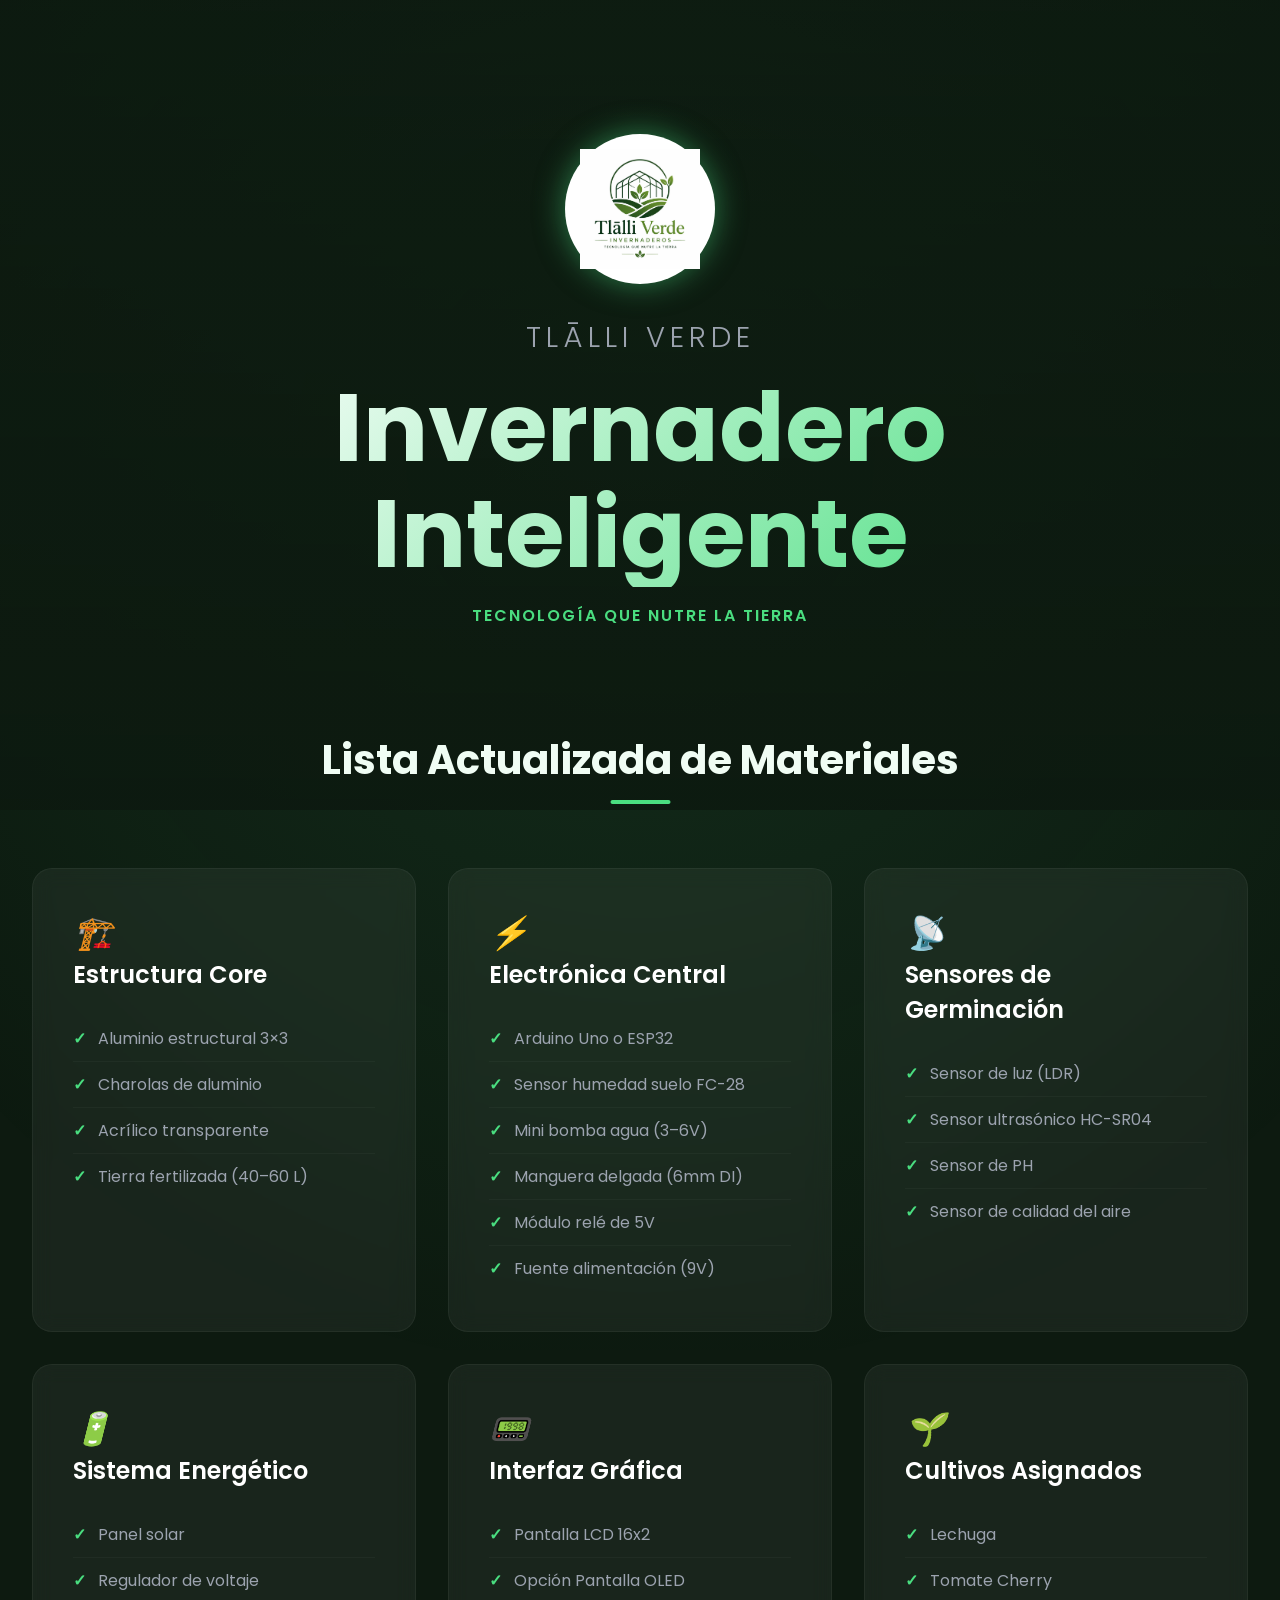
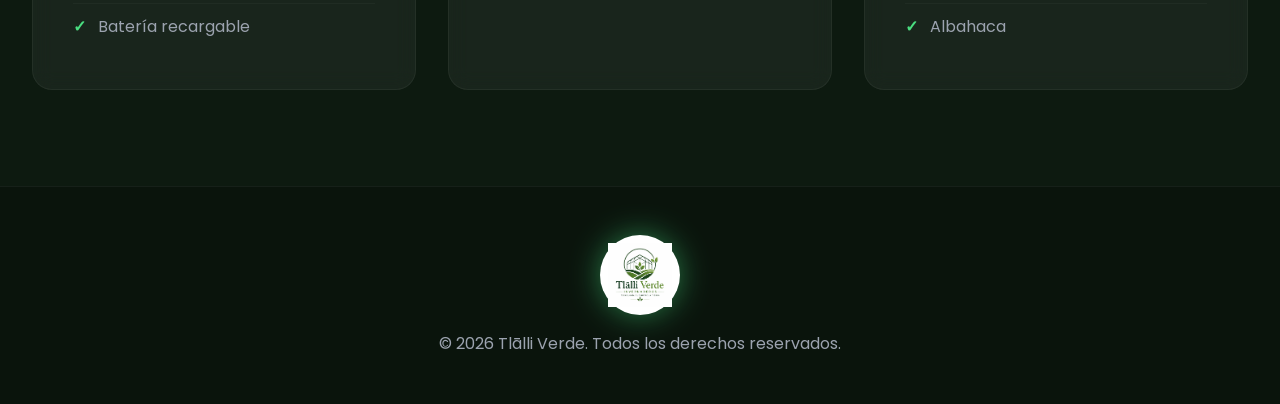
==== index.html @ 2ab19208 "Rename invernadero.html to index.html" ====
<!DOCTYPE html>
<html lang="es">
<head>
    <meta charset="UTF-8">
    <meta name="viewport" content="width=device-width, initial-scale=1.0">
    <title>Tlālli Verde | Invernadero Inteligente</title>
    <link href="https://fonts.googleapis.com/css2?family=Poppins:wght@300;400;600;700&display=swap" rel="stylesheet">
       <link rel="stylesheet" href="style.css">
</head>
<body>

    <div class="glow-bg"></div>

    <header>
        <div class="header-content">
            <div class="logo-container">
                <img src="20260425111335.jpeg" alt="Tlālli Verde Logo">
            </div>
            <h2>Tlālli Verde</h2>
            <h1>Invernadero Inteligente</h1>
            <p class="slogan">TECNOLOGÍA QUE NUTRE LA TIERRA</p>
        </div>
    </header>

    <div class="container">
        <h2 class="section-title">Lista Actualizada de Materiales</h2>
        
        <div class="grid-specs">
            <div class="card">
                <i class="card-icon">🏗️</i>
                <h3>Estructura Core</h3>
                <ul>
                    <li>Aluminio estructural 3×3</li>
                    <li>Charolas de aluminio</li>
                    <li>Acrílico transparente</li>
                    <li>Tierra fertilizada (40–60 L)</li>
                </ul>
            </div>

            <div class="card">
                <i class="card-icon">⚡</i>
                <h3>Electrónica Central</h3>
                <ul>
                    <li>Arduino Uno o ESP32</li>
                    <li>Sensor humedad suelo FC-28</li>
                    <li>Mini bomba agua (3–6V)</li>
                    <li>Manguera delgada (6mm DI)</li>
                    <li>Módulo relé de 5V</li>
                    <li>Fuente alimentación (9V)</li>
                </ul>
            </div>

            <div class="card">
                <i class="card-icon">📡</i>
                <h3>Sensores de Germinación</h3>
                <ul>
                    <li>Sensor de luz (LDR)</li>
                    <li>Sensor ultrasónico HC-SR04</li>
                    <li>Sensor de PH</li>
                    <li>Sensor de calidad del aire</li>
                </ul>
            </div>

            <div class="card">
                <i class="card-icon">🔋</i>
                <h3>Sistema Energético</h3>
                <ul>
                    <li>Panel solar</li>
                    <li>Regulador de voltaje</li>
                    <li>Batería recargable</li>
                </ul>
            </div>

            <div class="card">
                <i class="card-icon">📟</i>
                <h3>Interfaz Gráfica</h3>
                <ul>
                    <li>Pantalla LCD 16x2</li>
                    <li>Opción Pantalla OLED</li>
                </ul>
            </div>

            <div class="card">
                <i class="card-icon">🌱</i>
                <h3>Cultivos Asignados</h3>
                <ul>
                    <li>Lechuga</li>
                    <li>Tomate Cherry</li>
                    <li>Albahaca</li>
                </ul>
            </div>
        </div>
    </div>

    <footer>
        <div class="logo-container" style="width: 80px; height: 80px; padding: 8px; margin-bottom: 1rem;">
            <img src="20260425111335.jpeg" alt="Tlālli Verde Min Logo">
        </div>
        <p>&copy; 2026 Tlālli Verde. Todos los derechos reservados.</p>
    </footer>

</body>
</html>
---- style.css ----
:root {
            --bg-dark: #0d1a10;
            --bg-card: rgba(255, 255, 255, 0.05);
            --primary-green: #4ade80; 
            --text-main: #f0fdf4;
            --text-muted: #9ca3af;
        }

        * {
            margin: 0;
            padding: 0;
            box-sizing: border-box;
            font-family: 'Poppins', sans-serif;
        }

        body {
            background-color: var(--bg-dark);
            color: var(--text-main);
            overflow-x: hidden;
            position: relative;
        }

        .glow-bg {
            position: fixed;
            top: -50%;
            left: -50%;
            width: 200%;
            height: 200%;
            background: radial-gradient(circle at 50% 50%, rgba(74, 222, 128, 0.1) 0%, transparent 60%);
            animation: pulseGlow 20s infinite alternate;
            z-index: -1;
        }

        @keyframes pulseGlow {
            0% { transform: scale(0.9) translate(0, 0); }
            100% { transform: scale(1.1) translate(5%, 5%); }
        }

        header {
            min-height: 90vh;
            display: flex;
            justify-content: center;
            align-items: center;
            padding: 2rem;
            text-align: center;
            position: relative;
            background: linear-gradient(rgba(13, 26, 16, 0.8), rgba(13, 26, 16, 0.95)),
                        url('https://source.unsplash.com/1600x900/?greenhouse,technology') no-repeat center/cover;
        }

        .header-content {
            max-width: 900px;
            animation: fadeUp 1s ease-out;
        }

        .logo-container {
            width: 150px;
            height: 150px;
            margin: 0 auto 2rem auto;
            background-color: white; 
            border-radius: 50%;
            padding: 15px;
            box-shadow: 0 0 30px rgba(74, 222, 128, 0.5);
            display: flex;
            justify-content: center;
            align-items: center;
        }

        .logo-container img {
            max-width: 100%;
            max-height: 100%;
            object-fit: contain;
        }

        .header-content h1 {
            font-size: clamp(3rem, 10vw, 6rem);
            font-weight: 700;
            line-height: 1.1;
            background: linear-gradient(135deg, #fff 0%, var(--primary-green) 100%);
            -webkit-background-clip: text;
            -webkit-text-fill-color: transparent;
            margin-bottom: 1rem;
        }

        .header-content h2 {
            font-size: clamp(1rem, 4vw, 1.8rem);
            font-weight: 300;
            color: var(--text-muted);
            text-transform: uppercase;
            letter-spacing: 5px;
            margin-bottom: 1rem;
        }

        .slogan {
            font-size: 1rem;
            color: var(--primary-green);
            font-weight: 600;
            letter-spacing: 2px;
            margin-bottom: 3rem;
        }

        .container {
            max-width: 1300px;
            margin: -5rem auto 0 auto; 
            padding: 0 2rem;
            position: relative;
            z-index: 10;
        }

        .section-title {
            text-align: center;
            margin-bottom: 4rem;
            font-size: 2.5rem;
            font-weight: 700;
            position: relative;
            display: inline-block;
            left: 50%;
            transform: translateX(-50%);
        }

        .section-title::after {
            content: '';
            display: block;
            width: 60px;
            height: 4px;
            background-color: var(--primary-green);
            margin: 10px auto 0;
            border-radius: 2px;
        }

        /* Tarjetas con efecto glassmorphism */
        .grid-specs {
            display: grid;
            grid-template-columns: repeat(auto-fit, minmax(320px, 1fr));
            gap: 2rem;
        }

        .card {
            background: var(--bg-card);
            backdrop-filter: blur(10px);
            -webkit-backdrop-filter: blur(10px);
            border: 1px solid rgba(255, 255, 255, 0.05);
            border-radius: 20px;
            padding: 2.5rem;
            transition: all 0.3s cubic-bezier(0.165, 0.84, 0.44, 1);
            position: relative;
            overflow: hidden;
            animation: appearUp 0.8s ease-out backwards;
        }

        /* Delays para animaciones */
        .card:nth-child(1) { animation-delay: 0.3s; }
        .card:nth-child(2) { animation-delay: 0.4s; }
        .card:nth-child(3) { animation-delay: 0.5s; }
        .card:nth-child(4) { animation-delay: 0.6s; }
        .card:nth-child(5) { animation-delay: 0.7s; }
        .card:nth-child(6) { animation-delay: 0.8s; }

        .card:hover {
            transform: translateY(-10px);
            background: rgba(255, 255, 255, 0.08);
            border-color: rgba(74, 222, 128, 0.3);
            box-shadow: 0 20px 40px rgba(0, 0, 0, 0.2);
        }

        .card-icon {
            font-size: 2rem;
            color: var(--primary-green);
            margin-bottom: 1.5rem;
        }

        .card h3 {
            font-size: 1.5rem;
            font-weight: 600;
            margin-bottom: 1.5rem;
            color: #fff;
        }

        .card ul {
            list-style: none;
        }

        .card ul li {
            font-size: 1rem;
            color: var(--text-muted);
            padding: 10px 0;
            border-bottom: 1px solid rgba(255, 255, 255, 0.03);
            display: flex;
            align-items: center;
            transition: color 0.3s;
        }

        .card:hover ul li {
            color: #d1d5db;
        }

        .card ul li:last-child {
            border-bottom: none;
        }

        .card ul li::before {
            content: '✓';
            color: var(--primary-green);
            margin-right: 12px;
            font-weight: bold;
        }

        footer {
            margin-top: 6rem;
            padding: 3rem 2rem;
            background-color: rgba(0, 0, 0, 0.2);
            text-align: center;
            color: var(--text-muted);
            border-top: 1px solid rgba(255, 255, 255, 0.05);
        }
        @keyframes fadeUp {
            from { opacity: 0; transform: translateY(30px); }
            to { opacity: 1; transform: translateY(0); }
        }

        @keyframes appearUp {
            from { opacity: 0; transform: translateY(50px); }
            to { opacity: 1; transform: translateY(0); }
        }
        @media (max-width: 768px) {
            .container {
                margin-top: 2rem;
            }
            .grid-specs {
                gap: 1.5rem;
            }
        }
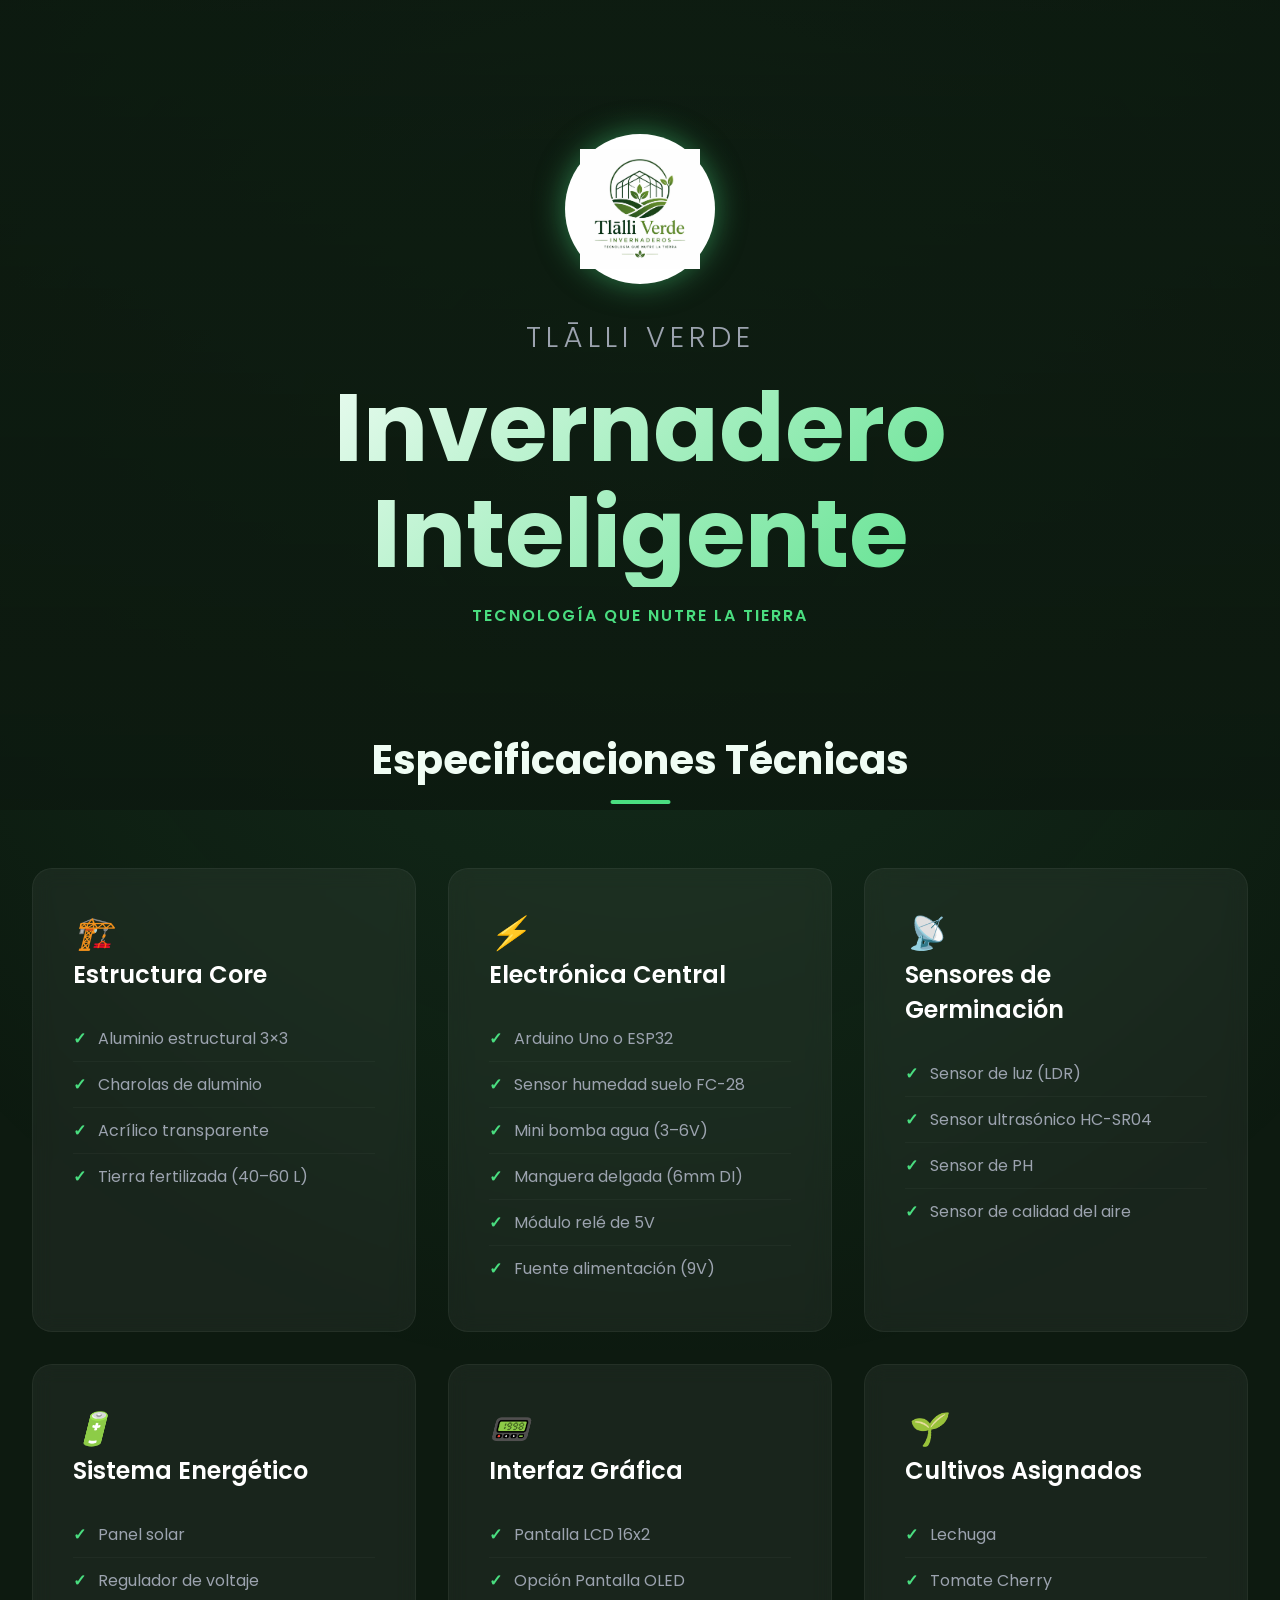
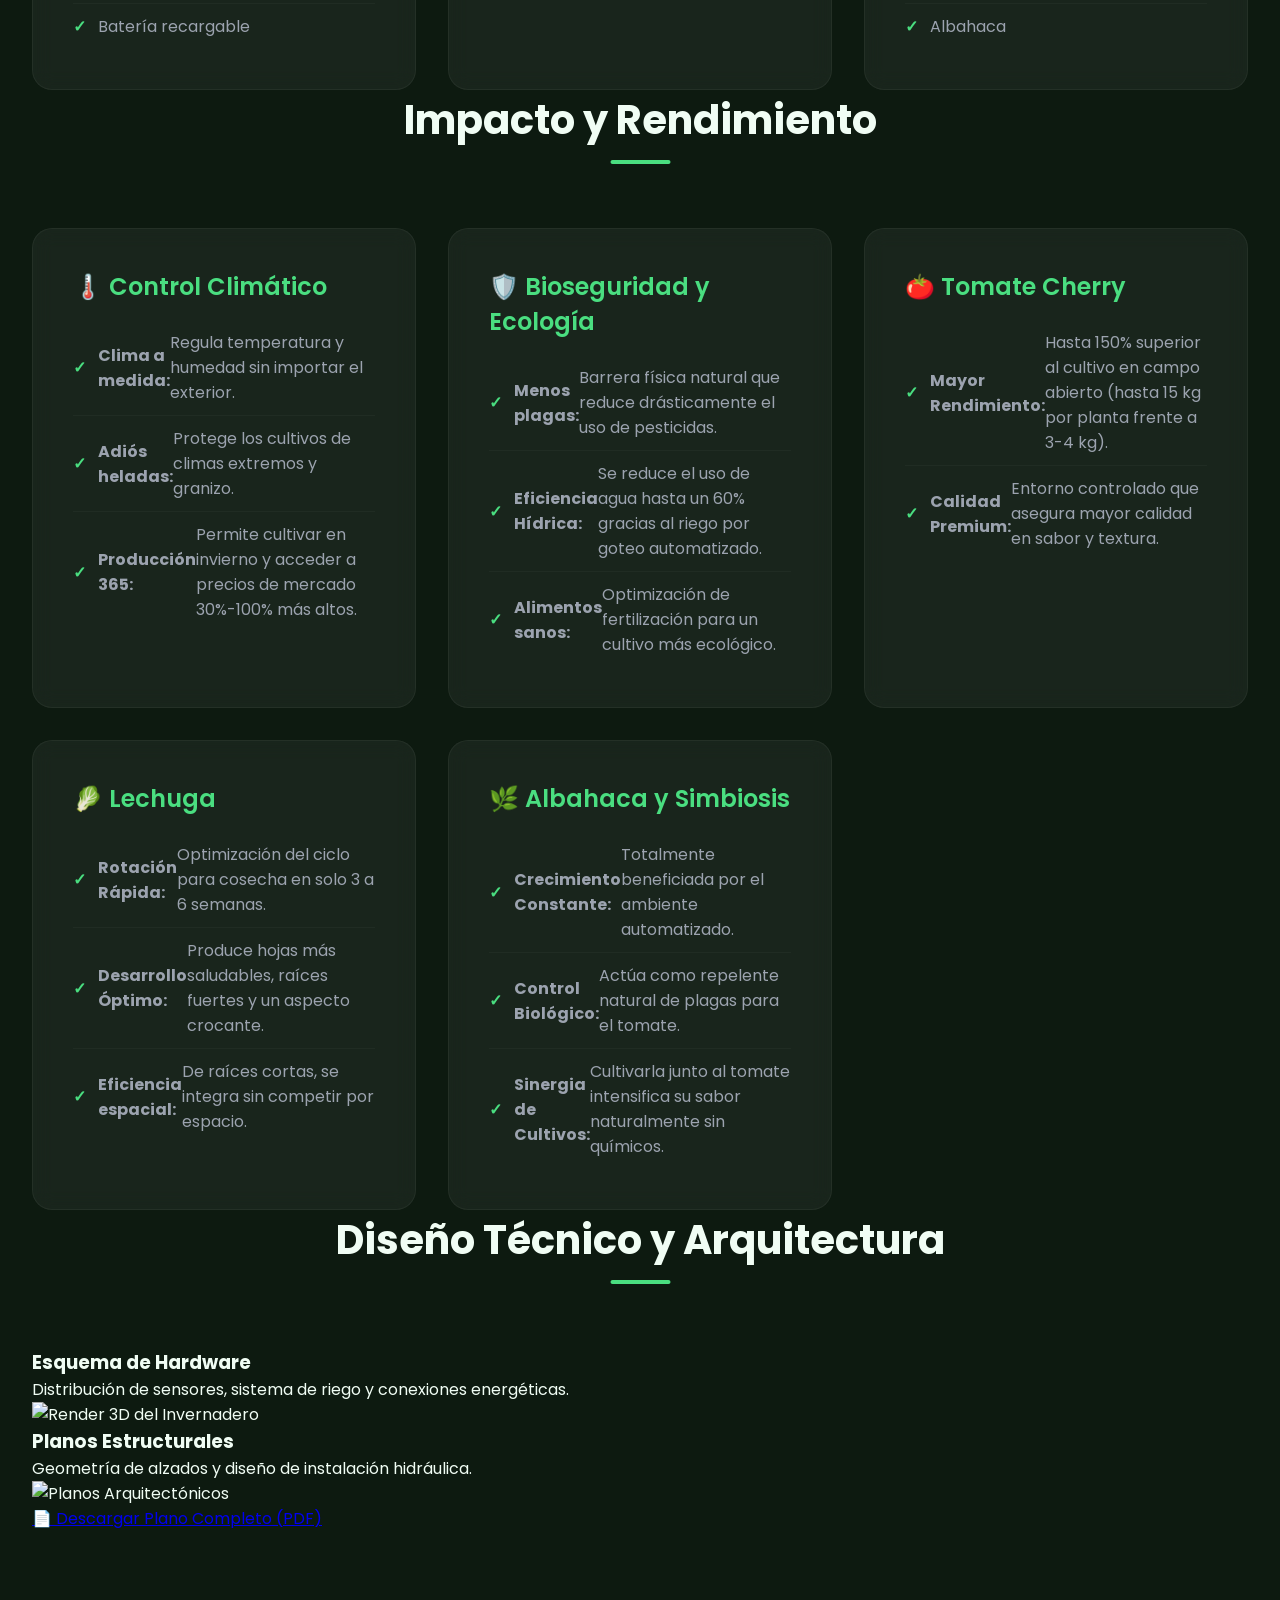
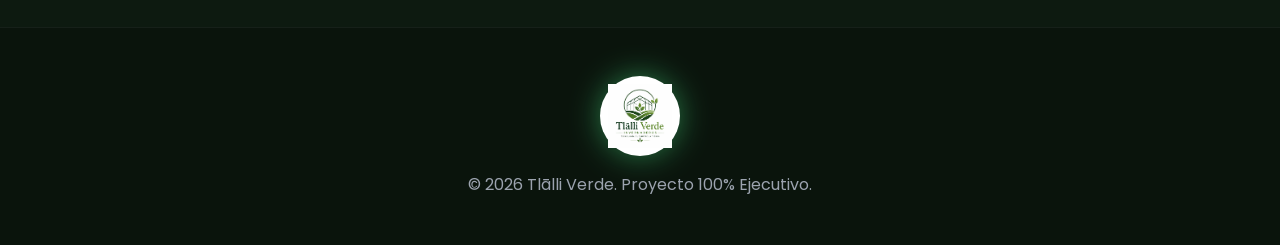
==== commit 8f4637ad: "Update index.html" ====
--- a/index.html
+++ b/index.html
@@ -5,7 +5,7 @@
     <meta name="viewport" content="width=device-width, initial-scale=1.0">
     <title>Tlālli Verde | Invernadero Inteligente</title>
     <link href="https://fonts.googleapis.com/css2?family=Poppins:wght@300;400;600;700&display=swap" rel="stylesheet">
-       <link rel="stylesheet" href="style.css">
+    <link rel="stylesheet" href="style.css">
 </head>
 <body>
 
@@ -23,10 +23,10 @@
     </header>
 
     <div class="container">
-        <h2 class="section-title">Lista Actualizada de Materiales</h2>
         
+        <h2 class="section-title" style="margin-top: 0;">Especificaciones Técnicas</h2>
         <div class="grid-specs">
-            <div class="card">
+            <div class="card" style="animation-delay: 0.1s;">
                 <i class="card-icon">🏗️</i>
                 <h3>Estructura Core</h3>
                 <ul>
@@ -36,8 +36,7 @@
                     <li>Tierra fertilizada (40–60 L)</li>
                 </ul>
             </div>
-
-            <div class="card">
+            <div class="card" style="animation-delay: 0.2s;">
                 <i class="card-icon">⚡</i>
                 <h3>Electrónica Central</h3>
                 <ul>
@@ -49,8 +48,7 @@
                     <li>Fuente alimentación (9V)</li>
                 </ul>
             </div>
-
-            <div class="card">
+            <div class="card" style="animation-delay: 0.3s;">
                 <i class="card-icon">📡</i>
                 <h3>Sensores de Germinación</h3>
                 <ul>
@@ -60,8 +58,7 @@
                     <li>Sensor de calidad del aire</li>
                 </ul>
             </div>
-
-            <div class="card">
+            <div class="card" style="animation-delay: 0.4s;">
                 <i class="card-icon">🔋</i>
                 <h3>Sistema Energético</h3>
                 <ul>
@@ -70,8 +67,7 @@
                     <li>Batería recargable</li>
                 </ul>
             </div>
-
-            <div class="card">
+            <div class="card" style="animation-delay: 0.5s;">
                 <i class="card-icon">📟</i>
                 <h3>Interfaz Gráfica</h3>
                 <ul>
@@ -79,8 +75,7 @@
                     <li>Opción Pantalla OLED</li>
                 </ul>
             </div>
-
-            <div class="card">
+            <div class="card" style="animation-delay: 0.6s;">
                 <i class="card-icon">🌱</i>
                 <h3>Cultivos Asignados</h3>
                 <ul>
@@ -90,13 +85,81 @@
                 </ul>
             </div>
         </div>
+
+        <h2 class="section-title">Impacto y Rendimiento</h2>
+        <div class="grid-specs">
+            
+            <div class="card" style="animation-delay: 0.1s;">
+                <h3 style="margin-bottom: 1rem; color: var(--primary-green);">🌡️ Control Climático</h3>
+                <ul>
+                    <li><strong>Clima a medida:</strong> Regula temperatura y humedad sin importar el exterior.</li>
+                    <li><strong>Adiós heladas:</strong> Protege los cultivos de climas extremos y granizo.</li>
+                    <li><strong>Producción 365:</strong> Permite cultivar en invierno y acceder a precios de mercado 30%-100% más altos.</li>
+                </ul>
+            </div>
+
+            <div class="card" style="animation-delay: 0.2s;">
+                <h3 style="margin-bottom: 1rem; color: var(--primary-green);">🛡️ Bioseguridad y Ecología</h3>
+                <ul>
+                    <li><strong>Menos plagas:</strong> Barrera física natural que reduce drásticamente el uso de pesticidas.</li>
+                    <li><strong>Eficiencia Hídrica:</strong> Se reduce el uso de agua hasta un 60% gracias al riego por goteo automatizado.</li>
+                    <li><strong>Alimentos sanos:</strong> Optimización de fertilización para un cultivo más ecológico.</li>
+                </ul>
+            </div>
+
+            <div class="card" style="animation-delay: 0.3s;">
+                <h3 style="margin-bottom: 1rem; color: var(--primary-green);">🍅 Tomate Cherry</h3>
+                <ul>
+                    <li><strong>Mayor Rendimiento:</strong> Hasta 150% superior al cultivo en campo abierto (hasta 15 kg por planta frente a 3-4 kg).</li>
+                    <li><strong>Calidad Premium:</strong> Entorno controlado que asegura mayor calidad en sabor y textura.</li>
+                </ul>
+            </div>
+
+            <div class="card" style="animation-delay: 0.4s;">
+                <h3 style="margin-bottom: 1rem; color: var(--primary-green);">🥬 Lechuga</h3>
+                <ul>
+                    <li><strong>Rotación Rápida:</strong> Optimización del ciclo para cosecha en solo 3 a 6 semanas.</li>
+                    <li><strong>Desarrollo Óptimo:</strong> Produce hojas más saludables, raíces fuertes y un aspecto crocante.</li>
+                    <li><strong>Eficiencia espacial:</strong> De raíces cortas, se integra sin competir por espacio.</li>
+                </ul>
+            </div>
+
+            <div class="card" style="animation-delay: 0.5s;">
+                <h3 style="margin-bottom: 1rem; color: var(--primary-green);">🌿 Albahaca y Simbiosis</h3>
+                <ul>
+                    <li><strong>Crecimiento Constante:</strong> Totalmente beneficiada por el ambiente automatizado.</li>
+                    <li><strong>Control Biológico:</strong> Actúa como repelente natural de plagas para el tomate.</li>
+                    <li><strong>Sinergia de Cultivos:</strong> Cultivarla junto al tomate intensifica su sabor naturalmente sin químicos.</li>
+                </ul>
+            </div>
+        </div>
+
+        <h2 class="section-title">Diseño Técnico y Arquitectura</h2>
+        <div class="tech-gallery">
+            
+            <div class="tech-card">
+                <h3>Esquema de Hardware</h3>
+                <p>Distribución de sensores, sistema de riego y conexiones energéticas.</p>
+                <img src="20204254547.jpeg" alt="Render 3D del Invernadero">
+            </div>
+
+            <div class="tech-card">
+                <h3>Planos Estructurales</h3>
+                <p>Geometría de alzados y diseño de instalación hidráulica.</p>
+                <img src="20260425210645.png" alt="Planos Arquitectónicos">
+                <br>
+                <a href="Proyecto_invernadero_01.pdf" class="btn-download" target="_blank">📄 Descargar Plano Completo (PDF)</a>
+            </div>
+
+        </div>
+
     </div>
 
     <footer>
         <div class="logo-container" style="width: 80px; height: 80px; padding: 8px; margin-bottom: 1rem;">
             <img src="20260425111335.jpeg" alt="Tlālli Verde Min Logo">
         </div>
-        <p>&copy; 2026 Tlālli Verde. Todos los derechos reservados.</p>
+        <p>&copy; 2026 Tlālli Verde. Proyecto 100% Ejecutivo.</p>
     </footer>
 
 </body>
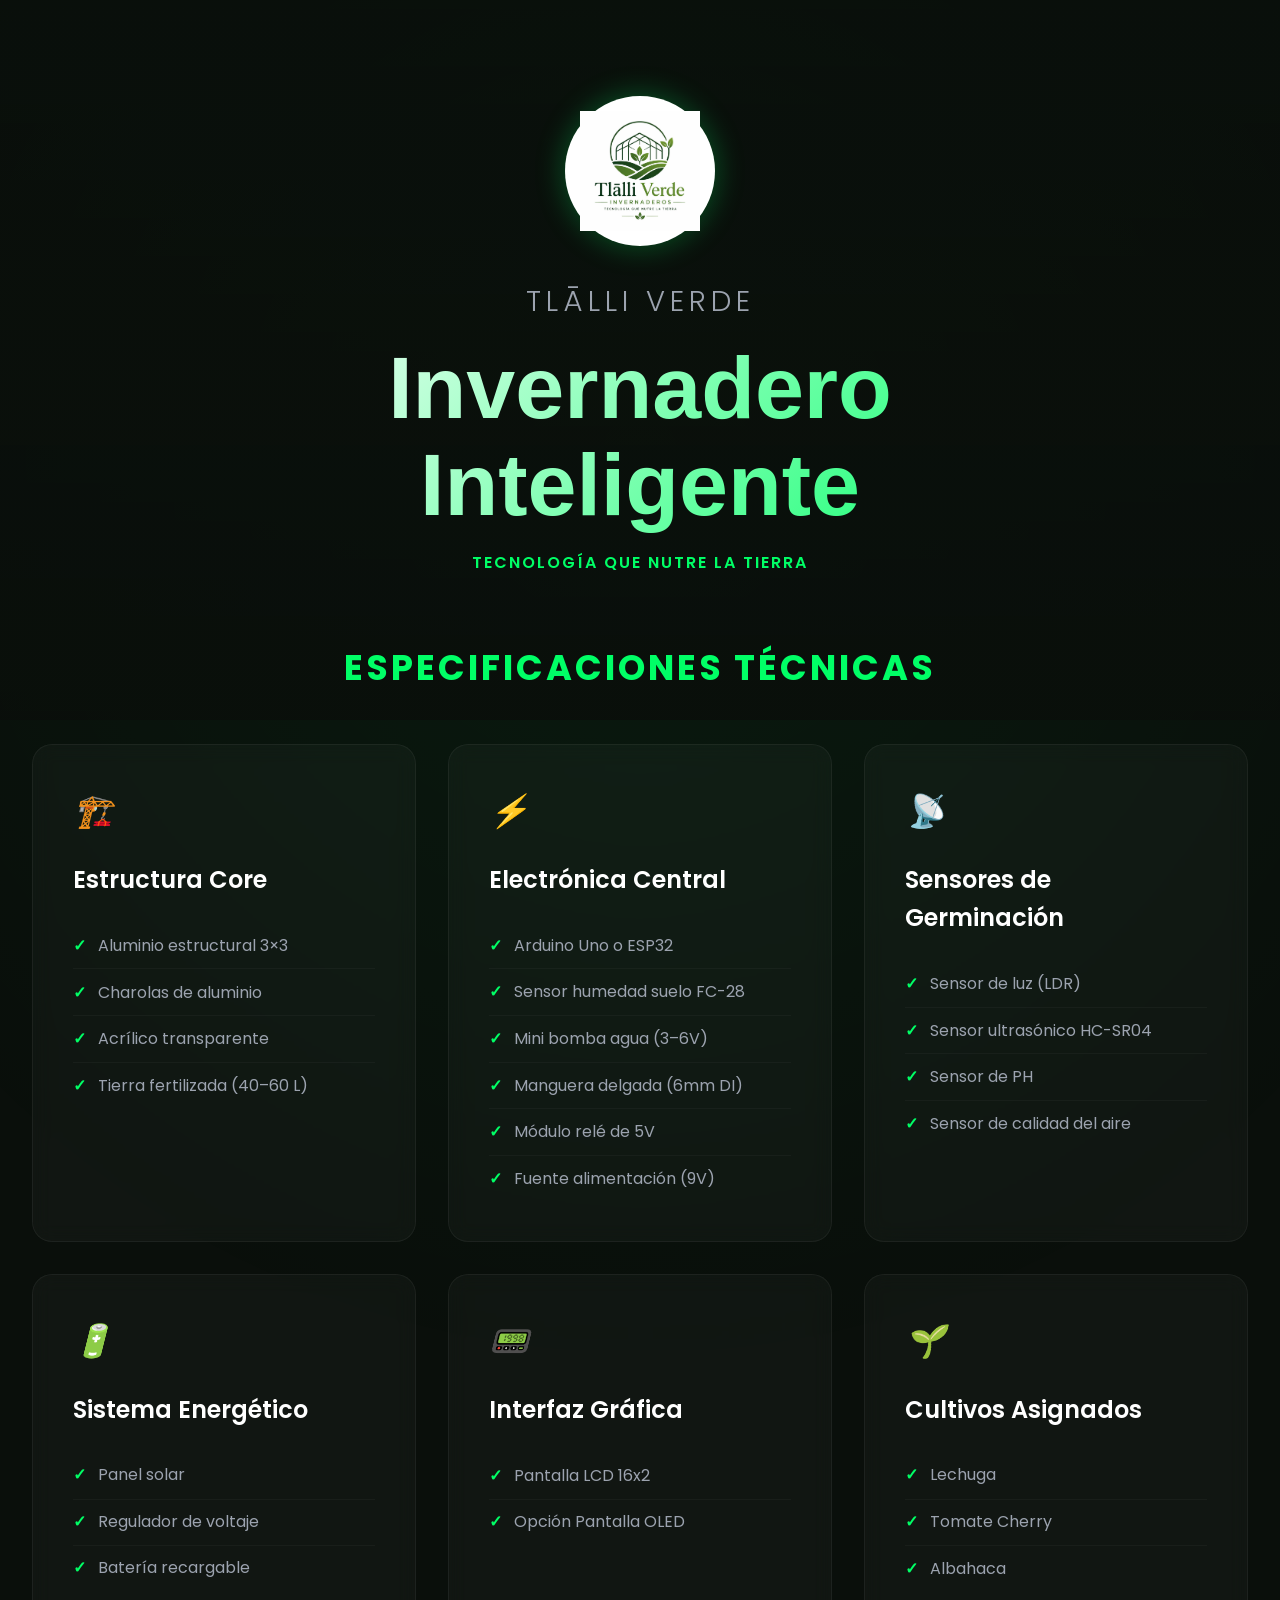
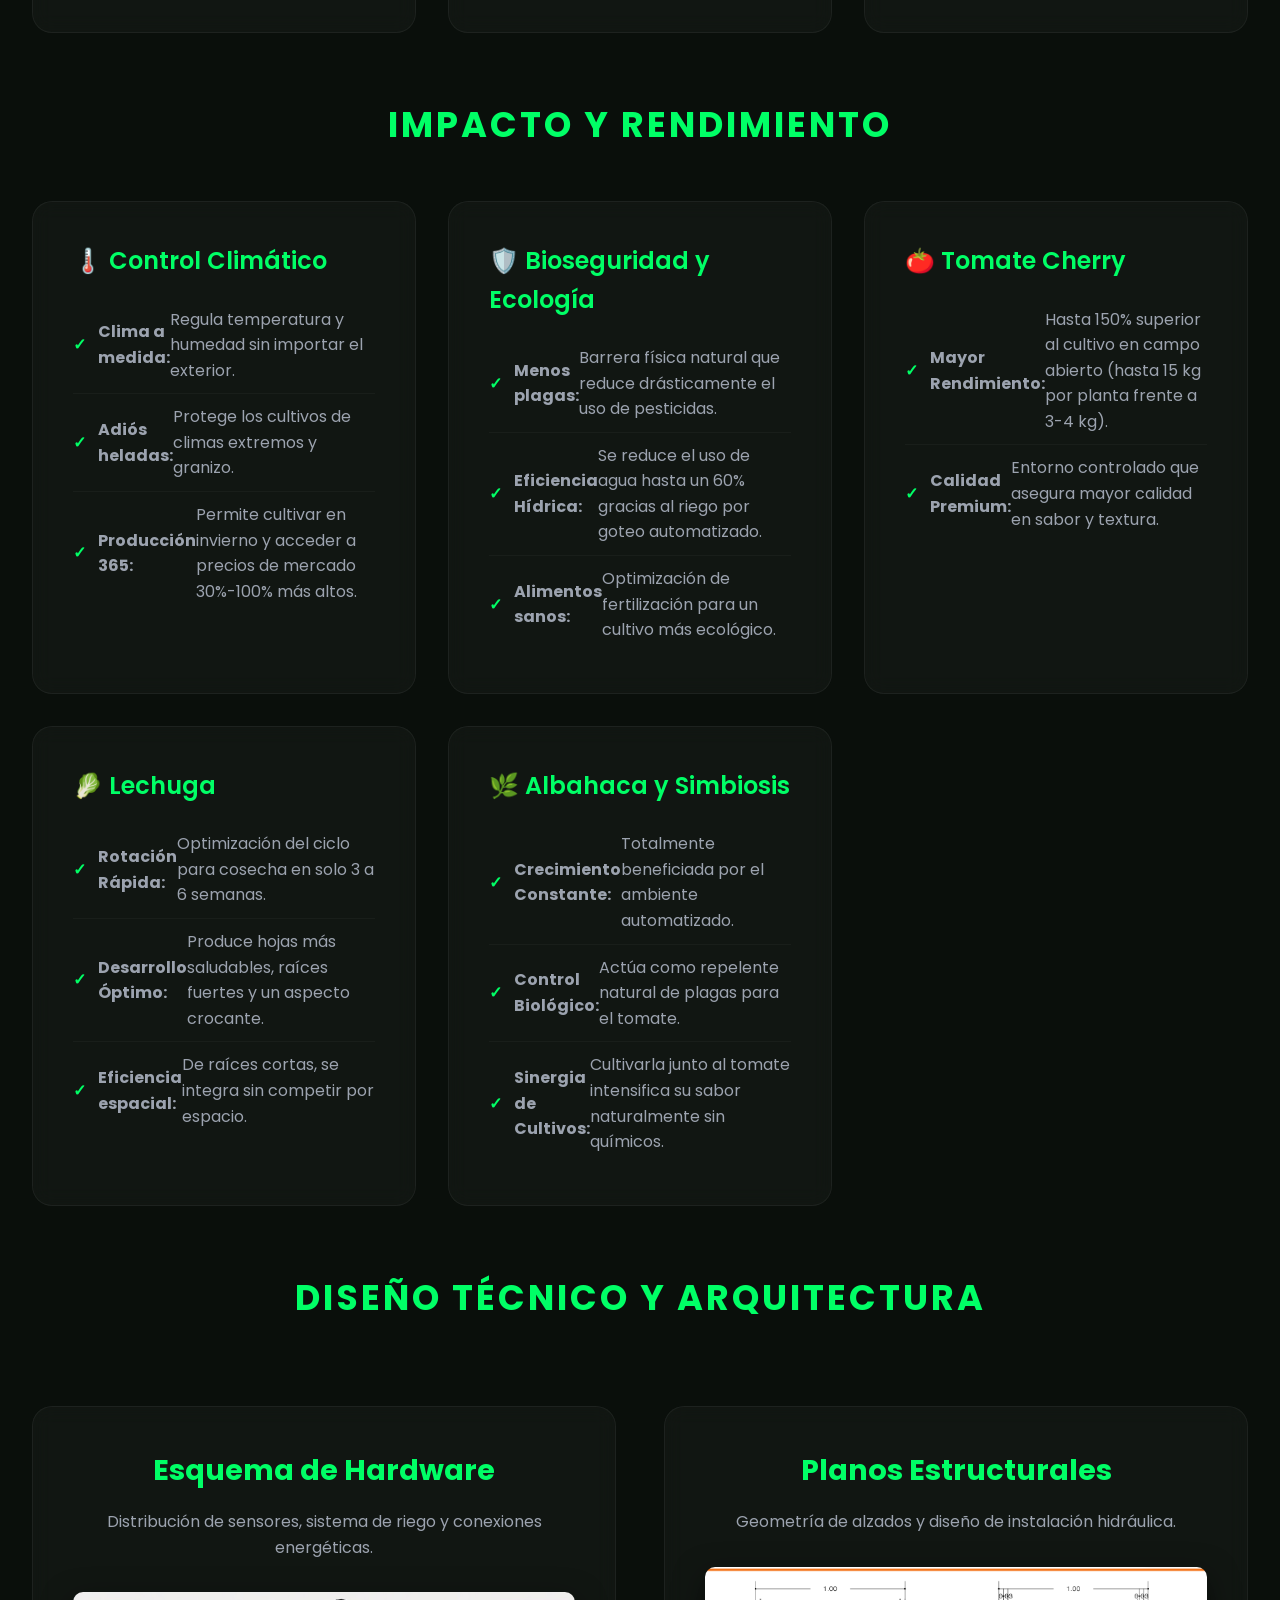
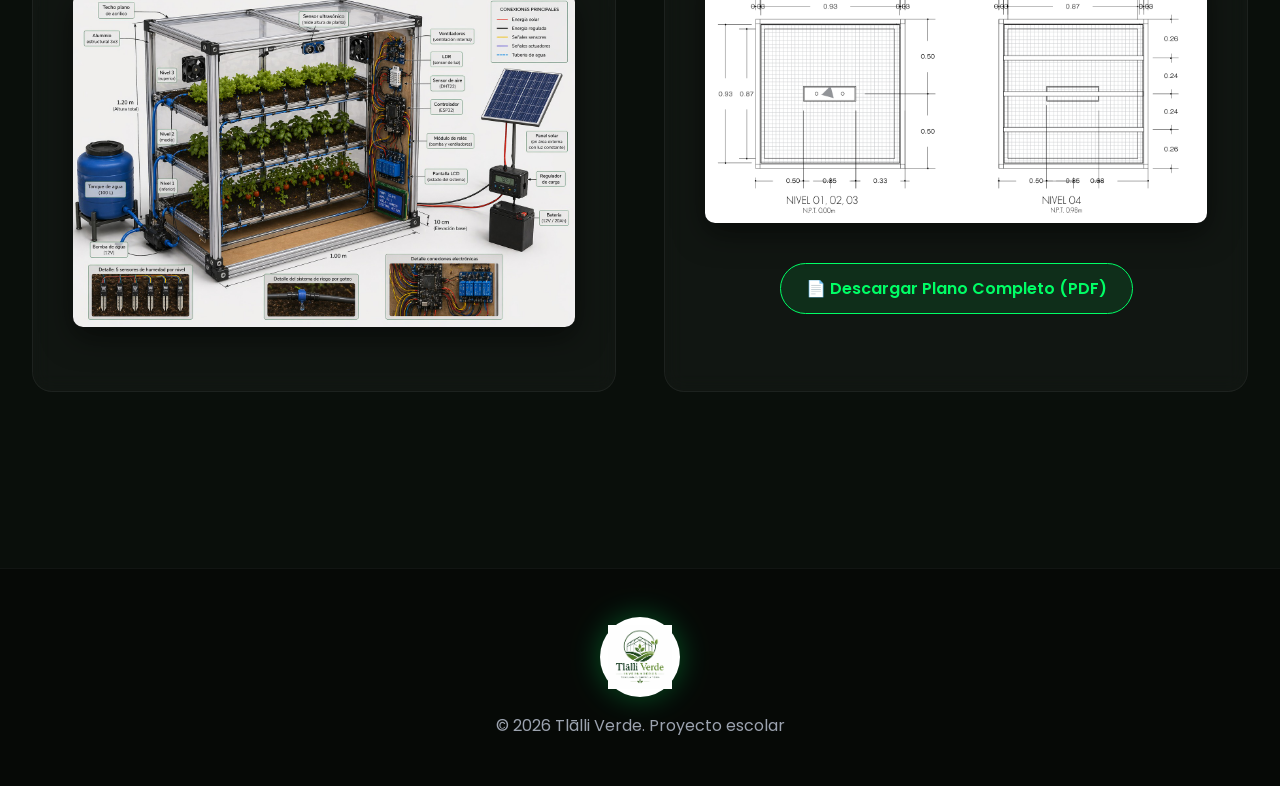
==== commit 5521abe0: "Update index.html" ====
--- a/index.html
+++ b/index.html
@@ -159,7 +159,7 @@
         <div class="logo-container" style="width: 80px; height: 80px; padding: 8px; margin-bottom: 1rem;">
             <img src="20260425111335.jpeg" alt="Tlālli Verde Min Logo">
         </div>
-        <p>&copy; 2026 Tlālli Verde. Proyecto 100% Ejecutivo.</p>
+        <p>&copy; 2026 Tlālli Verde. Proyecto escolar</p>
     </footer>
 
 </body>
--- a/style.css
+++ b/style.css
@@ -1,232 +1,302 @@
-        :root {
-            --bg-dark: #0d1a10;
-            --bg-card: rgba(255, 255, 255, 0.05);
-            --primary-green: #4ade80; 
-            --text-main: #f0fdf4;
-            --text-muted: #9ca3af;
-        }
-
-        * {
-            margin: 0;
-            padding: 0;
-            box-sizing: border-box;
-            font-family: 'Poppins', sans-serif;
-        }
-
-        body {
-            background-color: var(--bg-dark);
-            color: var(--text-main);
-            overflow-x: hidden;
-            position: relative;
-        }
-
-        .glow-bg {
-            position: fixed;
-            top: -50%;
-            left: -50%;
-            width: 200%;
-            height: 200%;
-            background: radial-gradient(circle at 50% 50%, rgba(74, 222, 128, 0.1) 0%, transparent 60%);
-            animation: pulseGlow 20s infinite alternate;
-            z-index: -1;
-        }
-
-        @keyframes pulseGlow {
-            0% { transform: scale(0.9) translate(0, 0); }
-            100% { transform: scale(1.1) translate(5%, 5%); }
-        }
-
-        header {
-            min-height: 90vh;
-            display: flex;
-            justify-content: center;
-            align-items: center;
-            padding: 2rem;
-            text-align: center;
-            position: relative;
-            background: linear-gradient(rgba(13, 26, 16, 0.8), rgba(13, 26, 16, 0.95)),
-                        url('https://source.unsplash.com/1600x900/?greenhouse,technology') no-repeat center/cover;
-        }
-
-        .header-content {
-            max-width: 900px;
-            animation: fadeUp 1s ease-out;
-        }
-
-        .logo-container {
-            width: 150px;
-            height: 150px;
-            margin: 0 auto 2rem auto;
-            background-color: white; 
-            border-radius: 50%;
-            padding: 15px;
-            box-shadow: 0 0 30px rgba(74, 222, 128, 0.5);
-            display: flex;
-            justify-content: center;
-            align-items: center;
-        }
-
-        .logo-container img {
-            max-width: 100%;
-            max-height: 100%;
-            object-fit: contain;
-        }
-
-        .header-content h1 {
-            font-size: clamp(3rem, 10vw, 6rem);
-            font-weight: 700;
-            line-height: 1.1;
-            background: linear-gradient(135deg, #fff 0%, var(--primary-green) 100%);
-            -webkit-background-clip: text;
-            -webkit-text-fill-color: transparent;
-            margin-bottom: 1rem;
-        }
-
-        .header-content h2 {
-            font-size: clamp(1rem, 4vw, 1.8rem);
-            font-weight: 300;
-            color: var(--text-muted);
-            text-transform: uppercase;
-            letter-spacing: 5px;
-            margin-bottom: 1rem;
-        }
-
-        .slogan {
-            font-size: 1rem;
-            color: var(--primary-green);
-            font-weight: 600;
-            letter-spacing: 2px;
-            margin-bottom: 3rem;
-        }
-
-        .container {
-            max-width: 1300px;
-            margin: -5rem auto 0 auto; 
-            padding: 0 2rem;
-            position: relative;
-            z-index: 10;
-        }
-
-        .section-title {
-            text-align: center;
-            margin-bottom: 4rem;
-            font-size: 2.5rem;
-            font-weight: 700;
-            position: relative;
-            display: inline-block;
-            left: 50%;
-            transform: translateX(-50%);
-        }
-
-        .section-title::after {
-            content: '';
-            display: block;
-            width: 60px;
-            height: 4px;
-            background-color: var(--primary-green);
-            margin: 10px auto 0;
-            border-radius: 2px;
-        }
-
-        /* Tarjetas con efecto glassmorphism */
-        .grid-specs {
-            display: grid;
-            grid-template-columns: repeat(auto-fit, minmax(320px, 1fr));
-            gap: 2rem;
-        }
-
-        .card {
-            background: var(--bg-card);
-            backdrop-filter: blur(10px);
-            -webkit-backdrop-filter: blur(10px);
-            border: 1px solid rgba(255, 255, 255, 0.05);
-            border-radius: 20px;
-            padding: 2.5rem;
-            transition: all 0.3s cubic-bezier(0.165, 0.84, 0.44, 1);
-            position: relative;
-            overflow: hidden;
-            animation: appearUp 0.8s ease-out backwards;
-        }
-
-        /* Delays para animaciones */
-        .card:nth-child(1) { animation-delay: 0.3s; }
-        .card:nth-child(2) { animation-delay: 0.4s; }
-        .card:nth-child(3) { animation-delay: 0.5s; }
-        .card:nth-child(4) { animation-delay: 0.6s; }
-        .card:nth-child(5) { animation-delay: 0.7s; }
-        .card:nth-child(6) { animation-delay: 0.8s; }
-
-        .card:hover {
-            transform: translateY(-10px);
-            background: rgba(255, 255, 255, 0.08);
-            border-color: rgba(74, 222, 128, 0.3);
-            box-shadow: 0 20px 40px rgba(0, 0, 0, 0.2);
-        }
-
-        .card-icon {
-            font-size: 2rem;
-            color: var(--primary-green);
-            margin-bottom: 1.5rem;
-        }
-
-        .card h3 {
-            font-size: 1.5rem;
-            font-weight: 600;
-            margin-bottom: 1.5rem;
-            color: #fff;
-        }
-
-        .card ul {
-            list-style: none;
-        }
-
-        .card ul li {
-            font-size: 1rem;
-            color: var(--text-muted);
-            padding: 10px 0;
-            border-bottom: 1px solid rgba(255, 255, 255, 0.03);
-            display: flex;
-            align-items: center;
-            transition: color 0.3s;
-        }
-
-        .card:hover ul li {
-            color: #d1d5db;
-        }
-
-        .card ul li:last-child {
-            border-bottom: none;
-        }
-
-        .card ul li::before {
-            content: '✓';
-            color: var(--primary-green);
-            margin-right: 12px;
-            font-weight: bold;
-        }
-
-        footer {
-            margin-top: 6rem;
-            padding: 3rem 2rem;
-            background-color: rgba(0, 0, 0, 0.2);
-            text-align: center;
-            color: var(--text-muted);
-            border-top: 1px solid rgba(255, 255, 255, 0.05);
-        }
-        @keyframes fadeUp {
-            from { opacity: 0; transform: translateY(30px); }
-            to { opacity: 1; transform: translateY(0); }
-        }
-
-        @keyframes appearUp {
-            from { opacity: 0; transform: translateY(50px); }
-            to { opacity: 1; transform: translateY(0); }
-        }
-        @media (max-width: 768px) {
-            .container {
-                margin-top: 2rem;
-            }
-            .grid-specs {
-                gap: 1.5rem;
-            }
-        }+/* =========================================
+   VARIABLES GLOBALES
+   ========================================= */
+:root {
+    --bg-dark: #0a0f0b;
+    --bg-card: rgba(255, 255, 255, 0.03);
+    --primary-green: #00ff66; 
+    --text-main: #f0fdf4;
+    --text-muted: #9ca3af;
+}
+
+/* =========================================
+   RESETEO Y TIPOGRAFÍA
+   ========================================= */
+* {
+    margin: 0;
+    padding: 0;
+    box-sizing: border-box;
+    font-family: 'Poppins', sans-serif;
+}
+
+body {
+    background-color: var(--bg-dark);
+    color: var(--text-main);
+    overflow-x: hidden;
+    position: relative;
+    line-height: 1.6;
+}
+
+/* =========================================
+   FONDO ANIMADO
+   ========================================= */
+.glow-bg {
+    position: fixed;
+    top: -50%;
+    left: -50%;
+    width: 200%;
+    height: 200%;
+    background: radial-gradient(circle at 50% 50%, rgba(0, 255, 102, 0.05) 0%, transparent 60%);
+    animation: pulseGlow 20s infinite alternate;
+    z-index: -1;
+}
+
+@keyframes pulseGlow {
+    0% { transform: scale(0.9) translate(0, 0); }
+    100% { transform: scale(1.1) translate(5%, 5%); }
+}
+
+/* =========================================
+   CABECERA (HEADER) Y LOGO
+   ========================================= */
+header {
+    min-height: 80vh;
+    display: flex;
+    justify-content: center;
+    align-items: center;
+    padding: 2rem;
+    text-align: center;
+    position: relative;
+    background: linear-gradient(rgba(10, 15, 11, 0.8), rgba(10, 15, 11, 0.95)),
+                url('https://images.unsplash.com/photo-1585320806297-9794b3e4eeae?auto=format&fit=crop&w=1600&q=80') no-repeat center/cover;
+}
+
+.header-content {
+    max-width: 900px;
+    animation: fadeUp 1s ease-out;
+}
+
+.logo-container {
+    width: 150px;
+    height: 150px;
+    margin: 0 auto 2rem auto;
+    background-color: white; 
+    border-radius: 50%;
+    padding: 15px;
+    box-shadow: 0 0 30px rgba(0, 255, 102, 0.3);
+    display: flex;
+    justify-content: center;
+    align-items: center;
+}
+
+.logo-container img {
+    max-width: 100%;
+    max-height: 100%;
+    object-fit: contain;
+}
+
+.header-content h1 {
+    font-size: clamp(2.5rem, 8vw, 5.5rem);
+    font-weight: 800;
+    line-height: 1.1;
+    background: linear-gradient(135deg, #fff 0%, var(--primary-green) 100%);
+    -webkit-background-clip: text;
+    -webkit-text-fill-color: transparent;
+    margin-bottom: 1rem;
+}
+
+.header-content h2 {
+    font-size: clamp(1rem, 4vw, 1.8rem);
+    font-weight: 300;
+    color: var(--text-muted);
+    text-transform: uppercase;
+    letter-spacing: 5px;
+    margin-bottom: 1rem;
+}
+
+.slogan {
+    font-size: 1rem;
+    color: var(--primary-green);
+    font-weight: 600;
+    letter-spacing: 2px;
+    margin-bottom: 3rem;
+}
+
+/* =========================================
+   CONTENEDOR PRINCIPAL Y TÍTULOS
+   ========================================= */
+.container {
+    max-width: 1300px;
+    margin: -5rem auto 0 auto; 
+    padding: 0 2rem 5rem;
+    position: relative;
+    z-index: 10;
+}
+
+.section-title {
+    text-align: center;
+    margin: 4rem 0 3rem 0;
+    font-size: 2.2rem;
+    font-weight: 700;
+    position: relative;
+    display: inline-block;
+    left: 50%;
+    transform: translateX(-50%);
+    color: var(--primary-green);
+    text-transform: uppercase;
+    letter-spacing: 3px;
+}
+
+/* =========================================
+   TARJETAS DE MATERIALES (GLASSMORPHISM)
+   ========================================= */
+.grid-specs {
+    display: grid;
+    grid-template-columns: repeat(auto-fit, minmax(320px, 1fr));
+    gap: 2rem;
+}
+
+.card {
+    background: var(--bg-card);
+    backdrop-filter: blur(10px);
+    -webkit-backdrop-filter: blur(10px);
+    border: 1px solid rgba(255, 255, 255, 0.05);
+    border-radius: 20px;
+    padding: 2.5rem;
+    transition: all 0.3s ease;
+    animation: appearUp 0.8s ease-out backwards;
+}
+
+.card:hover {
+    transform: translateY(-10px);
+    background: rgba(255, 255, 255, 0.08);
+    border-color: rgba(0, 255, 102, 0.3);
+    box-shadow: 0 20px 40px rgba(0, 0, 0, 0.2);
+}
+
+.card-icon {
+    font-size: 2rem;
+    color: var(--primary-green);
+    margin-bottom: 1.5rem;
+    display: inline-block;
+}
+
+.card h3 {
+    font-size: 1.5rem;
+    font-weight: 600;
+    margin-bottom: 1.5rem;
+    color: #fff;
+}
+
+.card ul { list-style: none; }
+
+.card ul li {
+    font-size: 1rem;
+    color: var(--text-muted);
+    padding: 10px 0;
+    border-bottom: 1px solid rgba(255, 255, 255, 0.03);
+    display: flex;
+    align-items: center;
+}
+
+.card ul li:last-child {
+    border-bottom: none;
+}
+
+.card ul li::before {
+    content: '✓';
+    color: var(--primary-green);
+    margin-right: 12px;
+    font-weight: bold;
+}
+
+/* =========================================
+   DISEÑO TÉCNICO Y ARQUITECTURA
+   ========================================= */
+.tech-gallery {
+    display: grid;
+    grid-template-columns: repeat(auto-fit, minmax(450px, 1fr));
+    gap: 3rem;
+    margin-top: 2rem;
+}
+
+.tech-card {
+    background: var(--bg-card);
+    backdrop-filter: blur(10px);
+    border: 1px solid rgba(255, 255, 255, 0.05);
+    border-radius: 20px;
+    padding: 2.5rem;
+    text-align: center;
+    transition: 0.3s;
+}
+
+.tech-card:hover {
+    border-color: rgba(0, 255, 102, 0.3);
+}
+
+.tech-card h3 {
+    font-size: 1.8rem;
+    color: var(--primary-green);
+    margin-bottom: 1rem;
+}
+
+.tech-card p {
+    color: var(--text-muted);
+    margin-bottom: 2rem;
+}
+
+/* Control de tamaño inteligente para los planos y diagramas */
+.tech-card img {
+    max-width: 100%;
+    max-height: 400px; /* Límite de altura */
+    object-fit: contain; /* Ajusta sin deformar */
+    border-radius: 10px;
+    box-shadow: 0 10px 30px rgba(0, 0, 0, 0.5);
+    background: #000;
+    transition: transform 0.5s;
+    margin-bottom: 1rem;
+}
+
+.tech-card:hover img {
+    transform: scale(1.02);
+}
+
+/* =========================================
+   BOTONES Y FOOTER
+   ========================================= */
+.btn-download {
+    display: inline-block;
+    margin-top: 1rem;
+    padding: 12px 25px;
+    background: rgba(0, 255, 102, 0.1);
+    color: var(--primary-green);
+    text-decoration: none;
+    font-weight: 600;
+    border: 1px solid var(--primary-green);
+    border-radius: 50px;
+    transition: all 0.3s ease;
+}
+
+.btn-download:hover {
+    background: var(--primary-green);
+    color: var(--bg-dark);
+    box-shadow: 0 0 15px rgba(0, 255, 102, 0.4);
+}
+
+footer {
+    margin-top: 6rem;
+    padding: 3rem 2rem;
+    background-color: rgba(0, 0, 0, 0.4);
+    text-align: center;
+    color: var(--text-muted);
+    border-top: 1px solid rgba(255, 255, 255, 0.05);
+    display: flex;
+    flex-direction: column;
+    align-items: center;
+}
+
+@keyframes fadeUp {
+    from { opacity: 0; transform: translateY(30px); }
+    to { opacity: 1; transform: translateY(0); }
+}
+
+@keyframes appearUp {
+    from { opacity: 0; transform: translateY(50px); }
+    to { opacity: 1; transform: translateY(0); }
+}
+
+@media (max-width: 768px) {
+    .container { margin-top: 2rem; }
+    .tech-gallery { grid-template-columns: 1fr; }
+    .tech-card { padding: 1.5rem; }
+}
